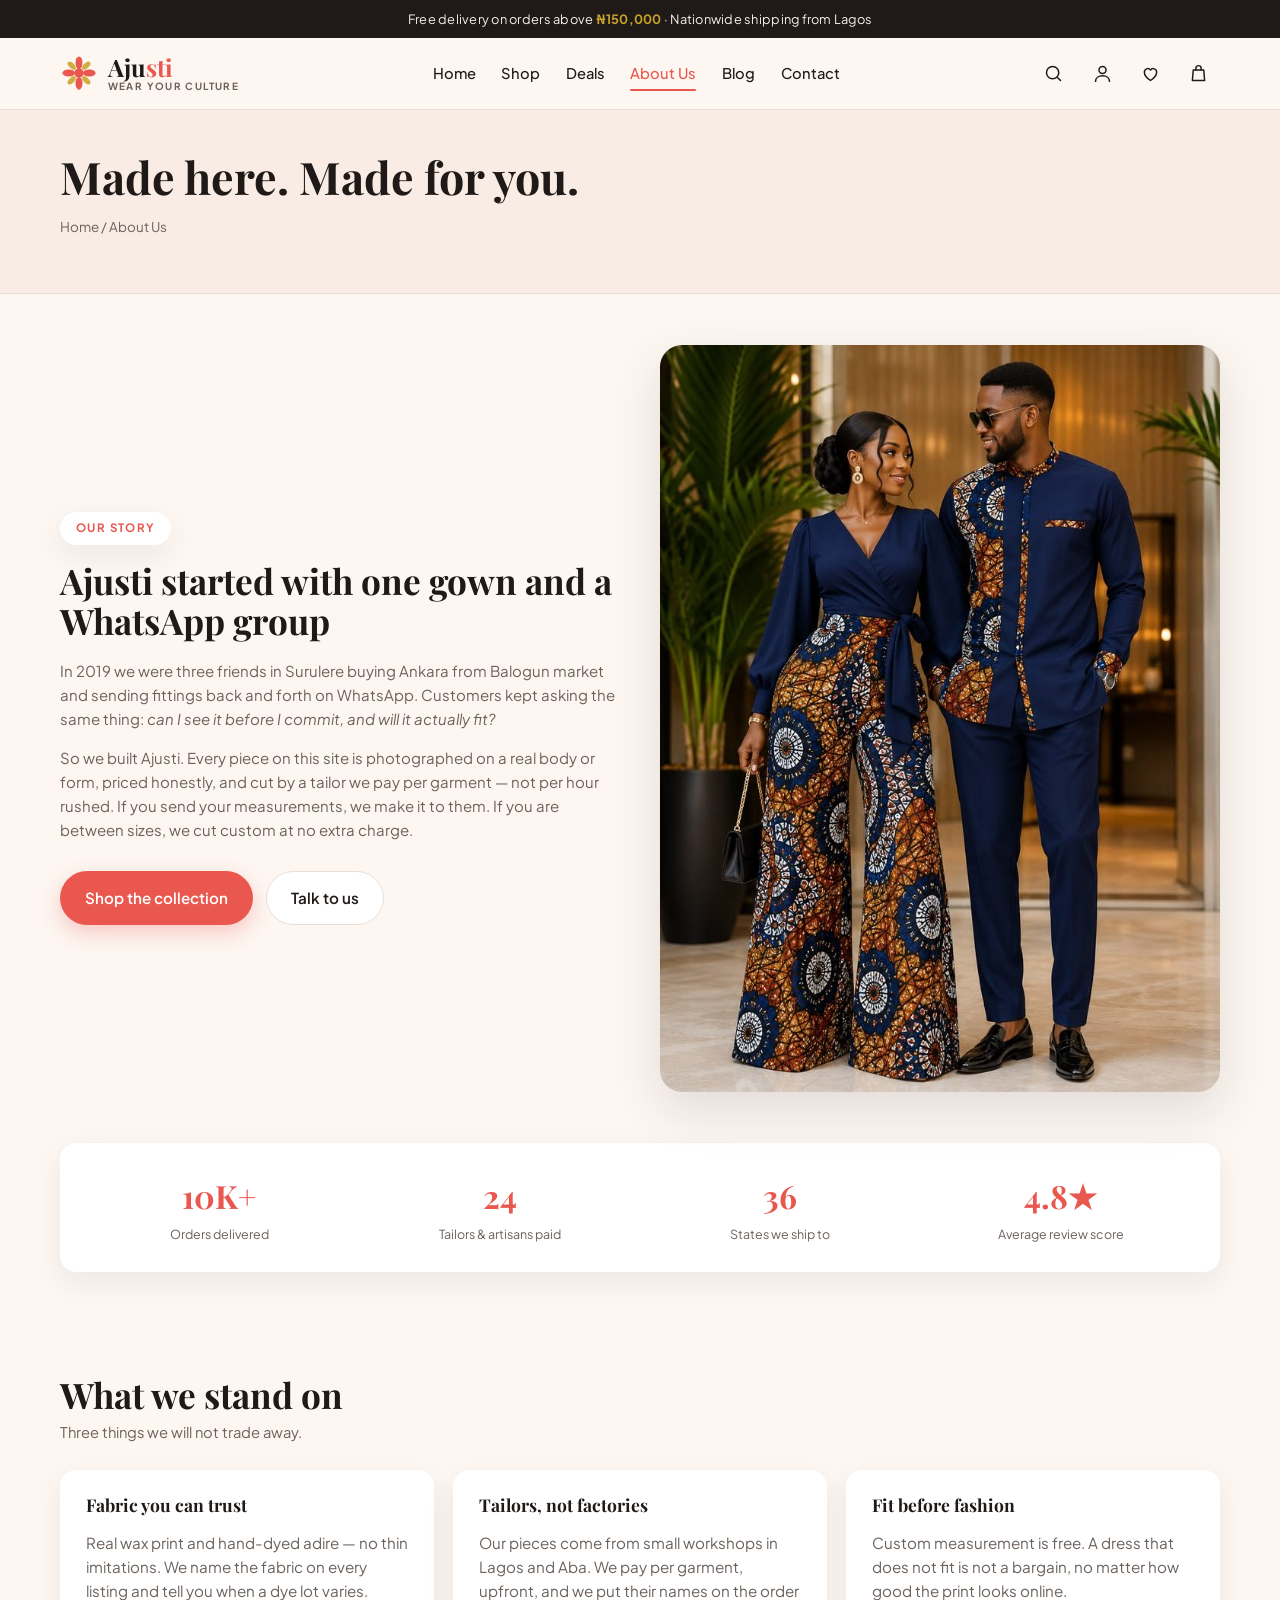
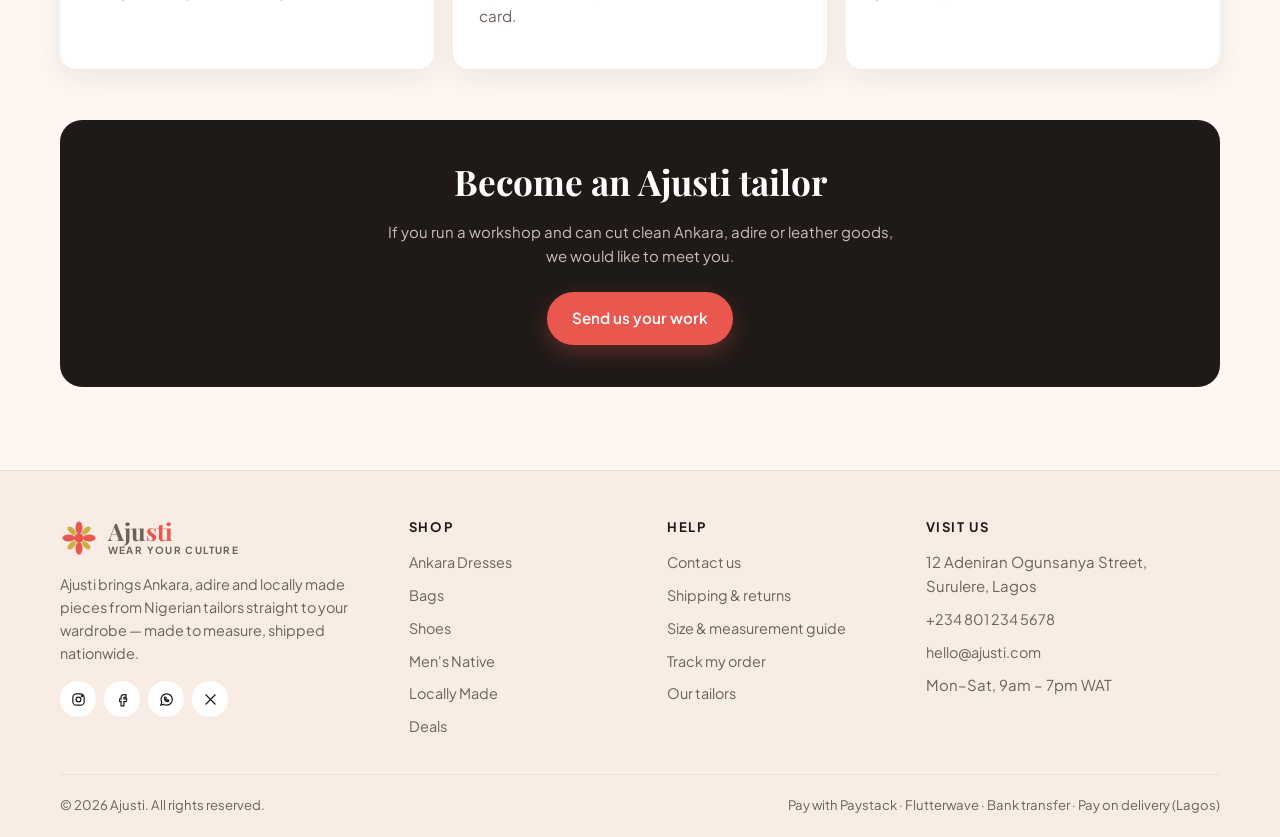
==== about.html @ f1d14831 "Build Ajusti storefront: Ankara, bags, shoes and locally made fashion Static multi-page e-commerce s" ====
<!DOCTYPE html>
<html lang="en">
<head>
<meta charset="utf-8">
<meta name="viewport" content="width=device-width, initial-scale=1">
<title>About Us — Ajusti</title>
<meta name="description" content="Ajusti works with Nigerian tailors to make Ankara, adire and locally made pieces to measure.">
<link rel="icon" href="data:image/svg+xml,<svg xmlns='http://www.w3.org/2000/svg' viewBox='0 0 32 32'><circle cx='16' cy='16' r='14' fill='%23e9574e'/><text x='16' y='23' font-size='18' font-family='Georgia' fill='white' text-anchor='middle'>A</text></svg>">
<link rel="preconnect" href="https://fonts.googleapis.com">
<link rel="preconnect" href="https://fonts.gstatic.com" crossorigin>
<link href="https://fonts.googleapis.com/css2?family=Playfair+Display:wght@600;700;800&family=Plus+Jakarta+Sans:wght@400;500;600;700&display=swap" rel="stylesheet">
<link rel="stylesheet" href="css/style.css">
</head>
<body data-page="about.html">
<div data-shell="header"></div>

<div class="page-head">
  <div class="wrap">
    <h1>Made here. Made for you.</h1>
    <p class="crumbs"><a href="index.html">Home</a> / About Us</p>
  </div>
</div>

<section>
  <div class="wrap split">
    <div>
      <span class="eyebrow">Our story</span>
      <h2 style="margin-top:1rem">Ajusti started with one gown and a WhatsApp group</h2>
      <p class="muted">In 2019 we were three friends in Surulere buying Ankara from Balogun market and sending
      fittings back and forth on WhatsApp. Customers kept asking the same thing: <em>can I see it before I
      commit, and will it actually fit?</em></p>
      <p class="muted">So we built Ajusti. Every piece on this site is photographed on a real body or form,
      priced honestly, and cut by a tailor we pay per garment — not per hour rushed. If you send your
      measurements, we make it to them. If you are between sizes, we cut custom at no extra charge.</p>
      <div class="hero-cta">
        <a class="btn btn-primary" href="shop.html">Shop the collection</a>
        <a class="btn btn-ghost" href="contact.html">Talk to us</a>
      </div>
    </div>
    <img src="assets/site/about-couple.jpg" alt="Couple in matching Ankara outfits">
  </div>
</section>

<section style="padding-top:0">
  <div class="wrap">
    <div class="card">
      <div class="stat-row">
        <div><b>10K+</b><small>Orders delivered</small></div>
        <div><b>24</b><small>Tailors &amp; artisans paid</small></div>
        <div><b>36</b><small>States we ship to</small></div>
        <div><b>4.8★</b><small>Average review score</small></div>
      </div>
    </div>
  </div>
</section>

<section>
  <div class="wrap">
    <div class="sec-head"><div><h2>What we stand on</h2><p>Three things we will not trade away.</p></div></div>
    <div class="quote-grid">
      <div class="quote"><h3 style="margin-top:0">Fabric you can trust</h3>
        <p class="muted">Real wax print and hand-dyed adire — no thin imitations. We name the fabric on every listing and tell you when a dye lot varies.</p></div>
      <div class="quote"><h3 style="margin-top:0">Tailors, not factories</h3>
        <p class="muted">Our pieces come from small workshops in Lagos and Aba. We pay per garment, upfront, and we put their names on the order card.</p></div>
      <div class="quote"><h3 style="margin-top:0">Fit before fashion</h3>
        <p class="muted">Custom measurement is free. A dress that does not fit is not a bargain, no matter how good the print looks online.</p></div>
    </div>
  </div>
</section>

<section style="padding-top:0">
  <div class="wrap">
    <div class="newsletter">
      <h2>Become an Ajusti tailor</h2>
      <p>If you run a workshop and can cut clean Ankara, adire or leather goods, we would like to meet you.</p>
      <a class="btn btn-primary" href="contact.html">Send us your work</a>
    </div>
  </div>
</section>

<div data-shell="footer"></div>
<script src="js/products.js"></script>
<script src="js/main.js"></script>
</body>
</html>
---- css/style.css ----
/* ===========================================================
   Ajusti — Wear Your Culture
   Base styles for the whole storefront
   =========================================================== */

:root {
  --coral: #e9574e;
  --coral-dark: #cf3f36;
  --coral-soft: #fbe6e1;
  --gold: #c9a227;
  --ink: #1f1a17;
  --ink-soft: #6b625c;
  --line: #eadfd8;
  --cream: #fdf6f1;
  --cream-deep: #f8ece4;
  --white: #fff;
  --green: #2f9e60;
  --radius: 16px;
  --radius-sm: 10px;
  --shadow: 0 10px 30px rgba(31, 26, 23, .07);
  --shadow-lg: 0 18px 50px rgba(31, 26, 23, .12);
  --wrap: 1200px;
  --head: 'Playfair Display', Georgia, serif;
  --body: 'Plus Jakarta Sans', -apple-system, BlinkMacSystemFont, 'Segoe UI', sans-serif;
}

* { box-sizing: border-box; }

/* The shell wrappers generate no box of their own, so the injected
   header can stick to the viewport rather than to its container. */
[data-shell] { display: contents; }

html { scroll-behavior: smooth; }

body {
  margin: 0;
  font-family: var(--body);
  color: var(--ink);
  background: var(--cream);
  font-size: 15px;
  line-height: 1.6;
  -webkit-font-smoothing: antialiased;
}

img { max-width: 100%; display: block; }
a { color: inherit; text-decoration: none; }
button { font-family: inherit; cursor: pointer; border: 0; background: none; color: inherit; }
input, select, textarea { font-family: inherit; font-size: 15px; }

h1, h2, h3, h4 { font-family: var(--head); font-weight: 700; line-height: 1.15; margin: 0 0 .5em; }
h1 { font-size: clamp(2.4rem, 5.5vw, 3.9rem); }
h2 { font-size: clamp(1.6rem, 3vw, 2.2rem); }

.wrap { max-width: var(--wrap); margin: 0 auto; padding: 0 20px; }
.muted { color: var(--ink-soft); }
.center { text-align: center; }

/* ---------- buttons ---------- */
.btn {
  display: inline-flex; align-items: center; justify-content: center; gap: .55rem;
  padding: .85rem 1.5rem; border-radius: 999px; font-weight: 600; font-size: .95rem;
  transition: transform .18s ease, background .2s ease, color .2s ease, box-shadow .2s ease;
  border: 1.5px solid transparent; white-space: nowrap;
}
.btn:hover { transform: translateY(-2px); }
.btn-primary { background: var(--coral); color: #fff; box-shadow: 0 8px 20px rgba(233, 87, 78, .28); }
.btn-primary:hover { background: var(--coral-dark); }
.btn-ghost { border-color: var(--line); background: var(--white); color: var(--ink); }
.btn-ghost:hover { border-color: var(--coral); color: var(--coral); }
.btn-dark { background: var(--ink); color: #fff; }
.btn-block { width: 100%; }
.btn-sm { padding: .6rem 1.1rem; font-size: .85rem; }

/* ---------- announcement + header ---------- */
.topbar {
  background: var(--ink); color: #f6efe9; font-size: .8rem; letter-spacing: .02em;
  text-align: center; padding: .55rem 20px;
}
.topbar strong { color: var(--gold); }

.site-header {
  position: sticky; top: 0; z-index: 68; /* above the nav scrim so the close button stays tappable */
  /* No backdrop-filter here: it would become the containing block for the
     fixed mobile nav drawer and clip it to the header's height. */
  background: #fdf6f1;
  border-bottom: 1px solid var(--line);
}
.header-inner { display: flex; align-items: center; gap: 1.5rem; padding: .9rem 20px; max-width: var(--wrap); margin: 0 auto; }

.logo { display: flex; align-items: center; gap: .6rem; }
.logo-mark { width: 38px; height: 38px; flex: none; }
.logo-text { font-family: var(--head); font-size: 1.5rem; font-weight: 700; line-height: 1; }
.logo-text span { color: var(--coral); }
.logo-tag { display: block; font-family: var(--body); font-size: .62rem; letter-spacing: .14em; text-transform: uppercase; color: var(--ink-soft); margin-top: 3px; }

.nav { display: flex; gap: 1.6rem; margin-left: auto; }
.nav a { font-size: .92rem; font-weight: 500; padding: .35rem 0; position: relative; }
.nav a::after {
  content: ''; position: absolute; left: 0; right: 100%; bottom: 0; height: 2px;
  background: var(--coral); border-radius: 2px; transition: right .25s ease;
}
.nav a:hover::after, .nav a.active::after { right: 0; }
.nav a.active { color: var(--coral); }

.header-actions { display: flex; align-items: center; gap: .4rem; margin-left: auto; }
.icon-btn {
  width: 42px; height: 42px; display: grid; place-items: center; border-radius: 50%;
  position: relative; transition: background .2s ease;
}
.icon-btn:hover { background: var(--coral-soft); }
.icon-btn svg { width: 21px; height: 21px; stroke: var(--ink); fill: none; stroke-width: 1.7; stroke-linecap: round; stroke-linejoin: round; }
.badge {
  position: absolute; top: 2px; right: 0; min-width: 18px; height: 18px; padding: 0 5px;
  background: var(--coral); color: #fff; border-radius: 999px;
  font-size: .68rem; font-weight: 700; display: grid; place-items: center;
}
.menu-toggle, .nav-close { display: none; }

/* mobile nav */
@media (max-width: 900px) {
  /* Off-canvas drawer. It is display:none when closed so it never adds
     a sideways scroll to the page, and slides in on open. */
  .nav {
    display: none;
    position: fixed; inset: 0 0 0 auto; width: min(80vw, 320px);
    background: var(--white); flex-direction: column; gap: 0; padding: 5rem 1.5rem;
    box-shadow: var(--shadow-lg); z-index: 70;
  }
  .nav.open { display: flex; animation: navIn .28s ease both; }
  @keyframes navIn { from { transform: translateX(100%); } to { transform: none; } }
  .nav a { padding: .9rem 0; border-bottom: 1px solid var(--line); font-size: 1rem; }
  .menu-toggle { display: grid; }
  .nav-close { display: grid; position: absolute; top: 1rem; right: 1rem; }
  .nav-close:hover { background: var(--coral-soft); }
  .header-actions { margin-left: auto; }
  .nav-scrim { position: fixed; inset: 0; background: rgba(31,26,23,.4); z-index: 65; }
}

/* ---------- search overlay ---------- */
.search-panel {
  display: none; border-bottom: 1px solid var(--line); background: var(--white);
  position: sticky; top: 63px; z-index: 55;
}
.search-panel.open { display: block; }
.search-panel form { display: flex; gap: .6rem; max-width: var(--wrap); margin: 0 auto; padding: 1rem 20px; }
.search-panel input {
  flex: 1; padding: .85rem 1.1rem; border: 1.5px solid var(--line); border-radius: 999px; background: var(--cream);
}
.search-panel input:focus { outline: none; border-color: var(--coral); }

/* ---------- hero ---------- */
.hero { position: relative; overflow: hidden; background: linear-gradient(180deg, var(--cream) 0%, var(--cream-deep) 100%); }
.hero-inner {
  max-width: var(--wrap); margin: 0 auto; padding: 3.5rem 20px 2rem;
  display: grid; grid-template-columns: 1.05fr 1fr; gap: 2rem; align-items: center;
}
.eyebrow {
  display: inline-flex; align-items: center; gap: .5rem; background: var(--white);
  border-radius: 999px; padding: .45rem 1rem; font-size: .72rem; font-weight: 700;
  letter-spacing: .12em; text-transform: uppercase; color: var(--coral); box-shadow: var(--shadow);
}
.hero h1 { margin: 1.3rem 0 1rem; }
.hero h1 em { font-style: normal; color: var(--coral); }
.hero p { max-width: 34ch; font-size: 1.02rem; color: var(--ink-soft); }
.hero-cta { display: flex; gap: .8rem; flex-wrap: wrap; margin-top: 1.8rem; }

.hero-art { position: relative; display: grid; place-items: end center; min-height: 420px; }
.hero-blob {
  position: absolute; inset: 6% 8% 12% 8%;
  background: radial-gradient(circle at 50% 42%, #f2695f 0%, #e9574e 62%, #de4a41 100%);
  border-radius: 50%;
}
.hero-art img { position: relative; max-height: 520px; width: auto; border-radius: 22px 22px 120px 120px; box-shadow: var(--shadow-lg); }
.hero-leaf { position: absolute; width: 90px; opacity: .5; }

.hero-proof {
  position: absolute; left: 50%; bottom: 8px; transform: translateX(-50%);
  background: var(--white); border-radius: 999px; padding: .6rem 1.1rem;
  display: flex; align-items: center; gap: .75rem; box-shadow: var(--shadow-lg); white-space: nowrap;
}
.avatars { display: flex; }
.avatars span {
  width: 30px; height: 30px; border-radius: 50%; border: 2px solid #fff; margin-left: -10px;
  background-size: cover; background-position: center top;
}
.avatars span:first-child { margin-left: 0; }
.hero-proof b { display: block; font-size: .82rem; }
.hero-proof small { font-size: .72rem; color: var(--ink-soft); }
.stars { color: var(--gold); letter-spacing: 1px; font-size: .78rem; }

/* ---------- trust strip ---------- */
.trust {
  max-width: var(--wrap); margin: -1.2rem auto 0; position: relative; z-index: 5;
  background: var(--white); border-radius: var(--radius); box-shadow: var(--shadow);
  display: grid; grid-template-columns: repeat(4, 1fr); padding: 1.4rem 1rem;
}
.trust > div { display: flex; gap: .85rem; align-items: center; padding: .4rem 1rem; }
.trust > div + div { border-left: 1px solid var(--line); }
.trust-ico { width: 44px; height: 44px; flex: none; border-radius: 50%; background: var(--coral-soft); display: grid; place-items: center; }
.trust-ico svg { width: 21px; height: 21px; stroke: var(--coral); fill: none; stroke-width: 1.8; stroke-linecap: round; stroke-linejoin: round; }
.trust b { display: block; font-size: .88rem; }
.trust small { color: var(--ink-soft); font-size: .78rem; line-height: 1.35; display: block; }

/* ---------- section headers ---------- */
section { padding: 3.2rem 0; }
.sec-head { display: flex; align-items: flex-end; justify-content: space-between; gap: 1rem; margin-bottom: 1.6rem; }
.sec-head h2 { margin: 0; }
.sec-head p { margin: .35rem 0 0; color: var(--ink-soft); font-size: .92rem; }
.link-more { color: var(--coral); font-weight: 600; font-size: .9rem; display: inline-flex; align-items: center; gap: .4rem; }
.link-more:hover { gap: .7rem; }

/* ---------- category cards ---------- */
.cat-grid { display: grid; grid-template-columns: repeat(5, 1fr); gap: 1rem; }
.cat-card {
  border-radius: var(--radius); padding: 1.1rem; min-height: 215px;
  display: flex; flex-direction: column; gap: .2rem;
  position: relative; overflow: hidden; transition: transform .25s ease, box-shadow .25s ease;
}
.cat-card:hover { transform: translateY(-5px); box-shadow: var(--shadow); }
.cat-card img {
  position: absolute; right: -6px; bottom: -6px; width: 58%; height: 56%;
  object-fit: cover; border-radius: 14px 0 14px 0;
}
.cat-card b { font-family: var(--head); font-size: 1.1rem; position: relative; z-index: 2; max-width: 8ch; line-height: 1.2; }
.cat-card small { position: relative; z-index: 2; color: var(--ink-soft); font-size: .76rem; max-width: 8ch; }
.cat-card .arrow {
  position: relative; z-index: 2; margin-top: auto; width: 32px; height: 32px; border-radius: 50%;
  background: rgba(255,255,255,.85); color: var(--coral); display: grid; place-items: center; font-size: .95rem;
}

/* ---------- product cards ---------- */
.product-grid { display: grid; grid-template-columns: repeat(4, 1fr); gap: 1.2rem; }
.product-card {
  background: var(--white); border-radius: var(--radius); overflow: hidden;
  border: 1.5px solid transparent; transition: border-color .2s ease, box-shadow .25s ease, transform .25s ease;
  display: flex; flex-direction: column; position: relative;
}
.product-card:hover { border-color: var(--coral); box-shadow: var(--shadow-lg); transform: translateY(-4px); }
.pc-media { position: relative; aspect-ratio: 1 / 1.12; overflow: hidden; background: var(--cream-deep); }
.pc-media img { width: 100%; height: 100%; object-fit: cover; transition: transform .5s ease; }
.product-card:hover .pc-media img { transform: scale(1.06); }
.pc-tags { position: absolute; top: 10px; left: 10px; display: flex; flex-direction: column; gap: .35rem; }
.tag {
  font-size: .66rem; font-weight: 700; letter-spacing: .08em; text-transform: uppercase;
  padding: .28rem .6rem; border-radius: 6px; color: #fff; background: var(--coral); width: fit-content;
}
.tag.new { background: var(--green); }
.tag.sale { background: var(--gold); }
.wish {
  position: absolute; top: 10px; right: 10px; width: 34px; height: 34px; border-radius: 50%;
  background: rgba(255,255,255,.92); display: grid; place-items: center; transition: background .2s ease;
}
.wish svg { width: 17px; height: 17px; stroke: var(--ink); fill: none; stroke-width: 1.7; }
.wish.on svg { fill: var(--coral); stroke: var(--coral); }
.wish:hover { background: #fff; }

.pc-body { padding: .85rem .9rem 1rem; display: flex; flex-direction: column; gap: .45rem; flex: 1; }
.pc-cat { font-size: .7rem; letter-spacing: .1em; text-transform: uppercase; color: var(--ink-soft); }
.pc-name { font-size: .95rem; font-weight: 600; line-height: 1.35; }
.pc-price { font-weight: 700; color: var(--coral); font-size: 1.02rem; display: flex; align-items: baseline; gap: .5rem; }
.pc-price del { color: var(--ink-soft); font-weight: 500; font-size: .82rem; }
.pc-foot { display: flex; align-items: center; justify-content: space-between; margin-top: auto; padding-top: .3rem; }
.swatches { display: flex; gap: .35rem; }
.swatches i { width: 13px; height: 13px; border-radius: 50%; display: block; box-shadow: 0 0 0 1px rgba(0,0,0,.12) inset; }
.add-btn {
  width: 38px; height: 38px; border: 1.5px solid var(--line); border-radius: 10px;
  display: grid; place-items: center; transition: all .2s ease;
}
.add-btn svg { width: 18px; height: 18px; stroke: var(--coral); fill: none; stroke-width: 1.7; stroke-linecap: round; stroke-linejoin: round; }
.add-btn:hover { background: var(--coral); border-color: var(--coral); }
.add-btn:hover svg { stroke: #fff; }
.pc-rating { font-size: .76rem; color: var(--ink-soft); display: flex; align-items: center; gap: .3rem; }

/* ---------- deal banner ---------- */
.deal {
  background: linear-gradient(100deg, var(--coral) 0%, #f0705f 100%);
  border-radius: 22px; color: #fff; overflow: hidden; position: relative;
  display: grid; grid-template-columns: 1.1fr .9fr; align-items: center; min-height: 230px;
}
.deal-copy { padding: 2.2rem 2.4rem; position: relative; z-index: 2; }
.deal-copy h2 { color: #fff; font-size: clamp(1.8rem, 3.6vw, 2.6rem); margin-bottom: .3rem; }
.deal-copy p { margin: 0 0 1.3rem; opacity: .92; }
.deal .btn-ghost { background: #fff; border-color: #fff; }
.deal-stamp {
  position: absolute; left: 1.6rem; top: 50%; transform: translateY(-50%);
  width: 104px; height: 104px; border-radius: 50%; background: #fff; color: var(--coral);
  display: grid; place-items: center; text-align: center; font-size: .74rem; font-weight: 700;
  line-height: 1.25; border: 3px dashed var(--coral-soft);
}
.deal-copy.with-stamp { padding-left: 9.5rem; }
.deal-img { height: 100%; }
.deal-img img { width: 100%; height: 100%; object-fit: cover; min-height: 230px; }

/* ---------- perks ---------- */
.perks { display: grid; grid-template-columns: repeat(4, 1fr); gap: 1rem; background: var(--white); border-radius: var(--radius); padding: 1.4rem; box-shadow: var(--shadow); }
.perks > div { display: flex; gap: .8rem; align-items: center; padding: .3rem .8rem; }
.perks > div + div { border-left: 1px solid var(--line); }
.perks b { display: block; font-size: .88rem; }
.perks small { display: block; color: var(--ink-soft); font-size: .78rem; line-height: 1.35; }
.perks .trust-ico { width: 44px; height: 44px; flex: none; border-radius: 50%; background: var(--coral-soft); display: grid; place-items: center; }
.perks .trust-ico svg { width: 21px; height: 21px; stroke: var(--coral); fill: none; stroke-width: 1.8; stroke-linecap: round; stroke-linejoin: round; }

/* ---------- testimonials ---------- */
.quote-grid { display: grid; grid-template-columns: repeat(3, 1fr); gap: 1.2rem; }
.quote { background: var(--white); border-radius: var(--radius); padding: 1.6rem; box-shadow: var(--shadow); }
.quote p { font-size: .95rem; }
.quote .who { display: flex; align-items: center; gap: .7rem; margin-top: 1.1rem; }
.quote .who div { width: 40px; height: 40px; border-radius: 50%; background: var(--coral-soft); color: var(--coral); display: grid; place-items: center; font-weight: 700; }
.quote .who b { display: block; font-size: .88rem; }
.quote .who small { color: var(--ink-soft); font-size: .76rem; }

/* ---------- newsletter ---------- */
.newsletter { background: var(--ink); color: #f6efe9; border-radius: 22px; padding: 2.6rem; text-align: center; }
.newsletter h2 { color: #fff; }
.newsletter p { color: #c9bfb7; max-width: 46ch; margin: 0 auto 1.5rem; }
.newsletter form { display: flex; gap: .6rem; max-width: 460px; margin: 0 auto; }
.newsletter input { flex: 1; padding: .9rem 1.2rem; border-radius: 999px; border: 0; }
.newsletter input:focus { outline: 2px solid var(--coral); }

/* ---------- footer ---------- */
.site-footer { background: var(--cream-deep); border-top: 1px solid var(--line); padding: 3rem 0 1.4rem; margin-top: 2rem; }
.foot-grid { display: grid; grid-template-columns: 1.4fr 1fr 1fr 1.3fr; gap: 2rem; }
.foot-grid h4 { font-family: var(--body); font-size: .82rem; letter-spacing: .12em; text-transform: uppercase; margin-bottom: 1rem; }
.foot-grid ul { list-style: none; padding: 0; margin: 0; display: grid; gap: .55rem; }
.foot-grid a { font-size: .9rem; color: var(--ink-soft); }
.foot-grid a:hover { color: var(--coral); }
.socials { display: flex; gap: .5rem; margin-top: 1rem; }
.socials a { width: 36px; height: 36px; border-radius: 50%; background: var(--white); display: grid; place-items: center; }
.socials svg { width: 17px; height: 17px; stroke: var(--ink); fill: none; stroke-width: 1.7; }
.socials a:hover { background: var(--coral); }
.socials a:hover svg { stroke: #fff; }
.foot-bottom { border-top: 1px solid var(--line); margin-top: 2.2rem; padding-top: 1.2rem; display: flex; justify-content: space-between; gap: 1rem; font-size: .82rem; color: var(--ink-soft); flex-wrap: wrap; }

/* ---------- page banner ---------- */
.page-head { background: var(--cream-deep); padding: 2.6rem 0; border-bottom: 1px solid var(--line); }
.page-head h1 { font-size: clamp(2rem, 4vw, 2.8rem); margin-bottom: .3rem; }
.crumbs { font-size: .84rem; color: var(--ink-soft); }
.crumbs a:hover { color: var(--coral); }

/* ---------- shop layout ---------- */
.shop-layout { display: grid; grid-template-columns: 250px 1fr; gap: 2rem; align-items: start; }
.filters { background: var(--white); border-radius: var(--radius); padding: 1.3rem; box-shadow: var(--shadow); position: sticky; top: 90px; }
.filter-block + .filter-block { margin-top: 1.5rem; padding-top: 1.5rem; border-top: 1px solid var(--line); }
.filter-block h4 { font-family: var(--body); font-size: .8rem; letter-spacing: .1em; text-transform: uppercase; margin-bottom: .8rem; }
.filter-block label { display: flex; align-items: center; gap: .6rem; padding: .3rem 0; font-size: .9rem; cursor: pointer; }
.filter-block input[type=checkbox], .filter-block input[type=radio] { accent-color: var(--coral); width: 16px; height: 16px; }
.filter-block input[type=range] { width: 100%; accent-color: var(--coral); }
.shop-toolbar { display: flex; align-items: center; justify-content: space-between; gap: 1rem; margin-bottom: 1.2rem; flex-wrap: wrap; }
.shop-toolbar select { padding: .6rem 1rem; border-radius: 999px; border: 1.5px solid var(--line); background: var(--white); }
.filter-toggle { display: none; }
.empty { text-align: center; padding: 4rem 1rem; color: var(--ink-soft); grid-column: 1 / -1; }

/* ---------- product detail ---------- */
.pdp { display: grid; grid-template-columns: 1fr 1fr; gap: 2.5rem; align-items: start; }
.pdp-media { background: var(--white); border-radius: var(--radius); overflow: hidden; box-shadow: var(--shadow); }
.pdp-media img { width: 100%; aspect-ratio: 1/1.05; object-fit: cover; }
.pdp-thumbs { display: grid; grid-template-columns: repeat(4, 1fr); gap: .6rem; margin-top: .7rem; }
.pdp-thumbs img { border-radius: 10px; aspect-ratio: 1; object-fit: cover; cursor: pointer; border: 2px solid transparent; }
.pdp-thumbs img.sel { border-color: var(--coral); }
.pdp h1 { font-size: clamp(1.7rem, 3.4vw, 2.4rem); margin-bottom: .4rem; }
.pdp-price { font-size: 1.7rem; font-weight: 700; color: var(--coral); display: flex; align-items: baseline; gap: .7rem; margin: .8rem 0; }
.pdp-price del { font-size: 1rem; color: var(--ink-soft); font-weight: 500; }
.opt-group { margin: 1.3rem 0; }
.opt-group h4 { font-family: var(--body); font-size: .8rem; letter-spacing: .1em; text-transform: uppercase; margin-bottom: .6rem; }
.chips { display: flex; flex-wrap: wrap; gap: .5rem; }
.chip { padding: .5rem 1rem; border: 1.5px solid var(--line); border-radius: 999px; font-size: .86rem; background: var(--white); }
.chip.sel { border-color: var(--coral); background: var(--coral-soft); color: var(--coral-dark); font-weight: 600; }
.color-dots { display: flex; gap: .6rem; }
.color-dots button { width: 30px; height: 30px; border-radius: 50%; box-shadow: 0 0 0 1px rgba(0,0,0,.12) inset; border: 2px solid transparent; }
.color-dots button.sel { border-color: var(--coral); box-shadow: 0 0 0 2px #fff inset, 0 0 0 1px rgba(0,0,0,.12) inset; }
.qty { display: inline-flex; align-items: center; border: 1.5px solid var(--line); border-radius: 999px; background: var(--white); }
.qty button { width: 38px; height: 42px; font-size: 1.1rem; }
.qty span { width: 34px; text-align: center; font-weight: 600; }
.pdp-actions { display: flex; gap: .7rem; flex-wrap: wrap; margin: 1.4rem 0; }
.pdp-meta { border-top: 1px solid var(--line); padding-top: 1.2rem; display: grid; gap: .5rem; font-size: .88rem; color: var(--ink-soft); }
.accordion { border-top: 1px solid var(--line); }
.accordion button { width: 100%; display: flex; justify-content: space-between; align-items: center; padding: 1rem 0; font-weight: 600; text-align: left; }
.accordion .body { display: none; padding-bottom: 1rem; color: var(--ink-soft); font-size: .92rem; }
.accordion .body.open { display: block; }

/* ---------- cart ---------- */
.cart-layout { display: grid; grid-template-columns: 1.6fr 1fr; gap: 2rem; align-items: start; }
.cart-list { background: var(--white); border-radius: var(--radius); box-shadow: var(--shadow); overflow: hidden; }
.cart-row { display: grid; grid-template-columns: 90px 1fr auto; gap: 1rem; padding: 1.1rem; align-items: center; }
.cart-row + .cart-row { border-top: 1px solid var(--line); }
.cart-row img { width: 90px; height: 100px; object-fit: cover; border-radius: 10px; }
.cart-row .opt { font-size: .8rem; color: var(--ink-soft); }
.cart-row .rm { font-size: .8rem; color: var(--coral); margin-top: .35rem; }
.summary { background: var(--white); border-radius: var(--radius); box-shadow: var(--shadow); padding: 1.5rem; position: sticky; top: 90px; }
.summary-row { display: flex; justify-content: space-between; padding: .5rem 0; font-size: .92rem; }
.summary-row.total { border-top: 1px solid var(--line); margin-top: .6rem; padding-top: .9rem; font-size: 1.15rem; font-weight: 700; }
.promo { display: flex; gap: .5rem; margin: 1rem 0; }
.promo input { flex: 1; padding: .7rem 1rem; border: 1.5px solid var(--line); border-radius: 999px; }

/* ---------- forms / contact / about ---------- */
.card { background: var(--white); border-radius: var(--radius); box-shadow: var(--shadow); padding: 1.7rem; }
.field { margin-bottom: 1rem; }
.field label { display: block; font-size: .82rem; font-weight: 600; margin-bottom: .4rem; }
.field input, .field textarea, .field select {
  width: 100%; padding: .8rem 1rem; border: 1.5px solid var(--line); border-radius: var(--radius-sm); background: var(--cream);
}
.field input:focus, .field textarea:focus, .field select:focus { outline: none; border-color: var(--coral); background: #fff; }
.two-col { display: grid; grid-template-columns: 1fr 1fr; gap: 1rem; }
.split { display: grid; grid-template-columns: 1fr 1fr; gap: 2.5rem; align-items: center; }
.split img { border-radius: 22px; box-shadow: var(--shadow-lg); }
.stat-row { display: grid; grid-template-columns: repeat(4, 1fr); gap: 1rem; text-align: center; }
.stat-row b { display: block; font-family: var(--head); font-size: 2rem; color: var(--coral); }
.stat-row small { color: var(--ink-soft); }

/* ---------- blog ---------- */
.blog-grid { display: grid; grid-template-columns: repeat(3, 1fr); gap: 1.4rem; }
.post { background: var(--white); border-radius: var(--radius); overflow: hidden; box-shadow: var(--shadow); display: flex; flex-direction: column; transition: transform .25s ease; }
.post:hover { transform: translateY(-4px); }
.post img { aspect-ratio: 16/11; object-fit: cover; }
.post .body { padding: 1.2rem; }
.post .kicker { font-size: .72rem; letter-spacing: .1em; text-transform: uppercase; color: var(--coral); font-weight: 700; }
.post h3 { font-size: 1.15rem; margin: .5rem 0 .4rem; }

/* ---------- toast ---------- */
.toast {
  position: fixed; left: 50%; bottom: 26px; transform: translate(-50%, 140%);
  background: var(--ink); color: #fff; padding: .85rem 1.4rem; border-radius: 999px;
  font-size: .9rem; z-index: 200; box-shadow: var(--shadow-lg); transition: transform .35s cubic-bezier(.2,.9,.3,1.3);
  display: flex; align-items: center; gap: .6rem;
}
.toast.show { transform: translate(-50%, 0); }

/* ---------- responsive ---------- */
@media (max-width: 1040px) {
  .cat-grid { grid-template-columns: repeat(3, 1fr); }
  .product-grid { grid-template-columns: repeat(3, 1fr); }
  .quote-grid, .blog-grid { grid-template-columns: repeat(2, 1fr); }
}
@media (max-width: 880px) {
  .hero-inner { grid-template-columns: 1fr; padding-top: 2.2rem; }
  .hero-art { min-height: 400px; margin-top: 1.5rem; }
  .hero p { max-width: none; }
  .trust, .perks { grid-template-columns: repeat(2, 1fr); gap: .4rem; }
  .trust > div + div, .perks > div + div { border-left: 0; }
  .trust > div:nth-child(n+3), .perks > div:nth-child(n+3) { border-top: 1px solid var(--line); padding-top: 1rem; }
  .pdp, .cart-layout, .split, .deal { grid-template-columns: 1fr; }
  .deal-img { display: none; }
  .deal-copy.with-stamp { padding-left: 2.4rem; padding-top: 6.5rem; }
  .deal-stamp { top: 1.6rem; transform: none; }
  .shop-layout { grid-template-columns: 1fr; }
  .filters { display: none; position: static; }
  .filters.open { display: block; }
  .filter-toggle { display: inline-flex; }
  .foot-grid { grid-template-columns: 1fr 1fr; }
  .summary { position: static; }
}
@media (max-width: 620px) {
  .cat-grid { grid-template-columns: repeat(2, 1fr); }
  .product-grid { grid-template-columns: repeat(2, 1fr); }
  .quote-grid, .blog-grid, .two-col, .stat-row { grid-template-columns: 1fr; }
  .stat-row { grid-template-columns: repeat(2, 1fr); }
  .newsletter form { flex-direction: column; }
  .newsletter form .btn { width: 100%; }
  .cart-row { grid-template-columns: 70px 1fr; }
  .cart-row img { width: 70px; height: 80px; }
  .hero-proof { font-size: .85rem; }
}
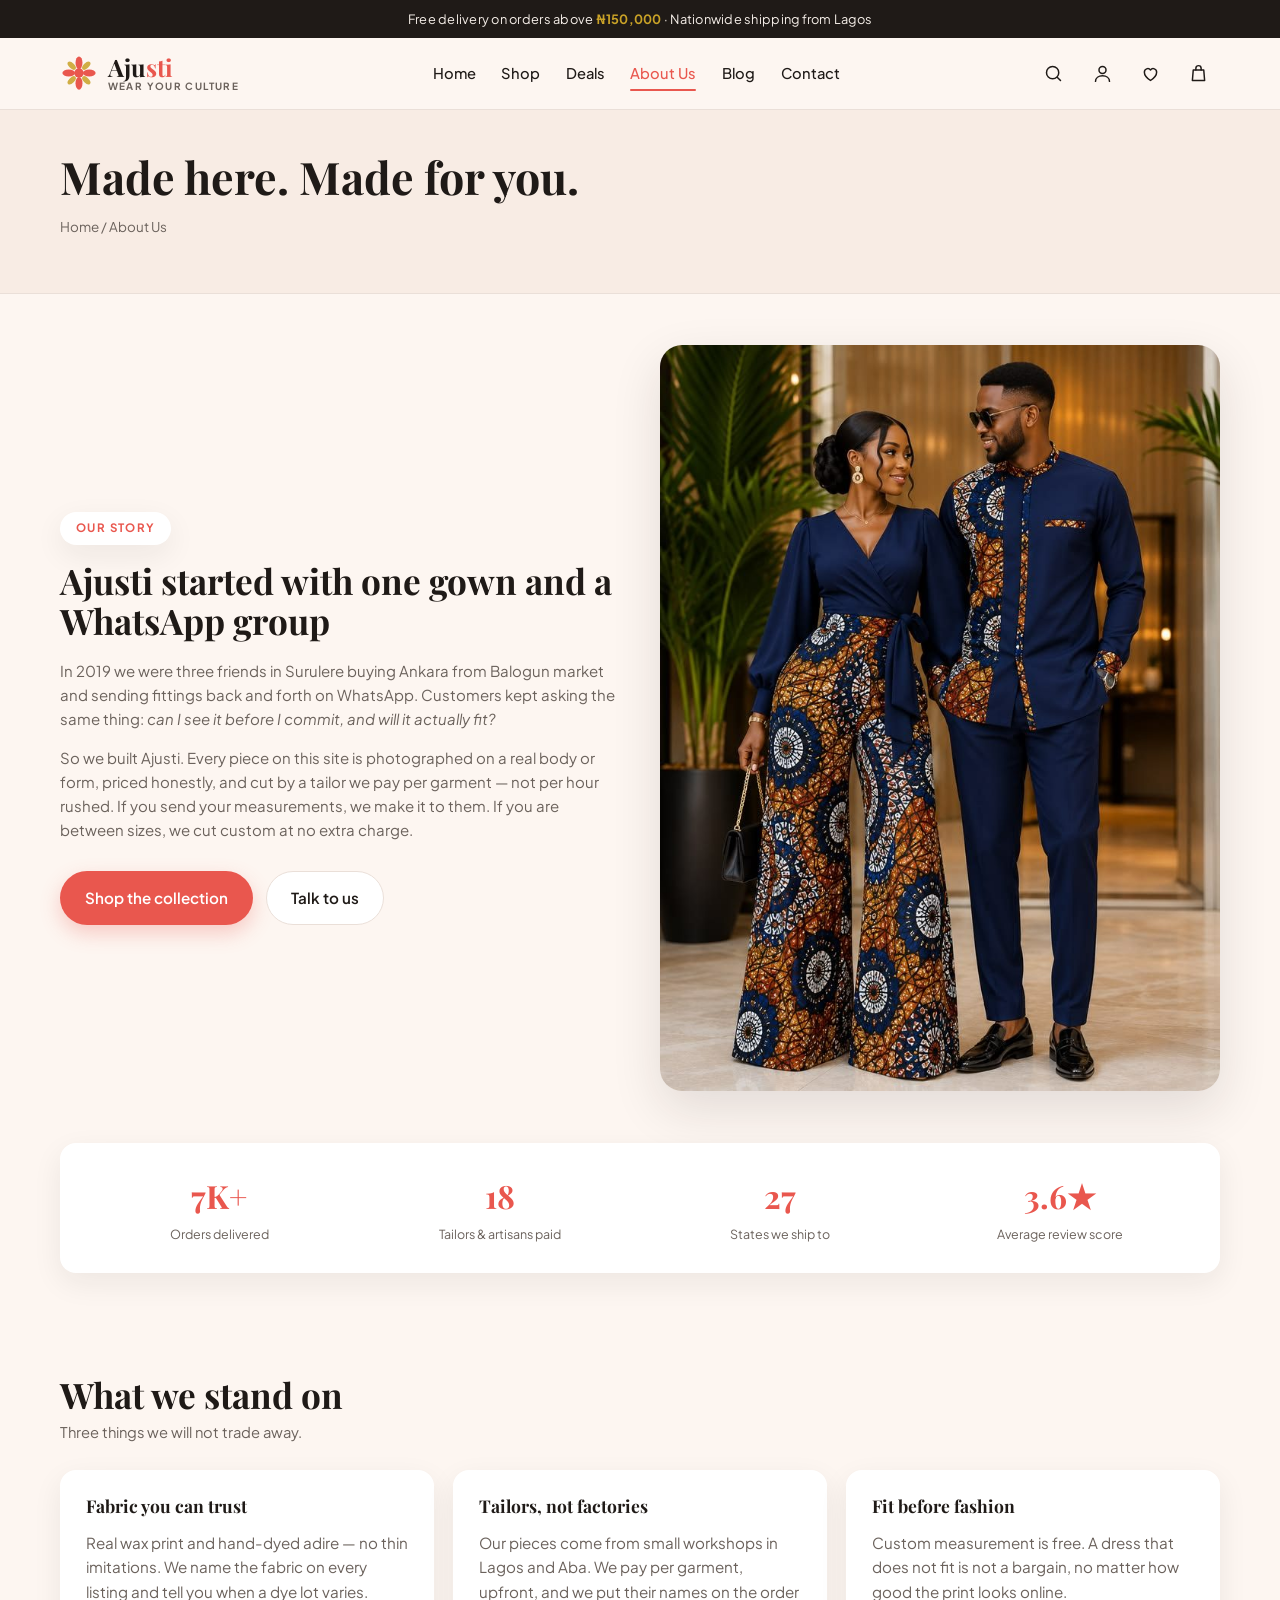
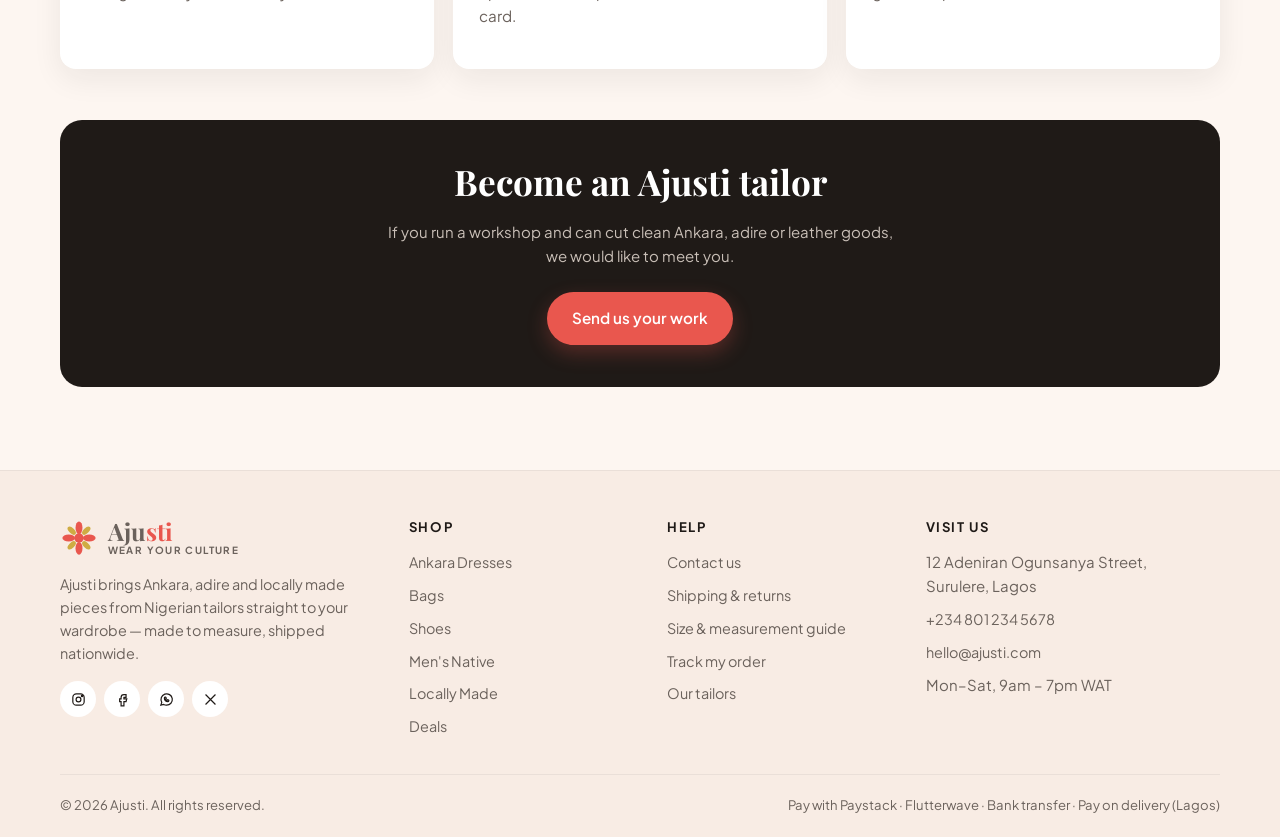
==== commit 525e9577: "Cut out the hero model and add a motion layer Hero: replaced the flat photo with a background-remove" ====
--- a/about.html
+++ b/about.html
@@ -45,10 +45,10 @@
   <div class="wrap">
     <div class="card">
       <div class="stat-row">
-        <div><b>10K+</b><small>Orders delivered</small></div>
-        <div><b>24</b><small>Tailors &amp; artisans paid</small></div>
-        <div><b>36</b><small>States we ship to</small></div>
-        <div><b>4.8★</b><small>Average review score</small></div>
+        <div><b data-count="10" data-suffix="K+">10K+</b><small>Orders delivered</small></div>
+        <div><b data-count="24">24</b><small>Tailors &amp; artisans paid</small></div>
+        <div><b data-count="36">36</b><small>States we ship to</small></div>
+        <div><b data-count="4.8" data-suffix="★">4.8★</b><small>Average review score</small></div>
       </div>
     </div>
   </div>
--- a/css/style.css
+++ b/css/style.css
@@ -164,14 +164,27 @@
 .hero p { max-width: 34ch; font-size: 1.02rem; color: var(--ink-soft); }
 .hero-cta { display: flex; gap: .8rem; flex-wrap: wrap; margin-top: 1.8rem; }
 
-.hero-art { position: relative; display: grid; place-items: end center; min-height: 420px; }
+.hero-art { position: relative; display: grid; place-items: end center; min-height: 480px; }
+/* Coral disc sits behind the cut-out model, as in the reference layout. */
 .hero-blob {
-  position: absolute; inset: 6% 8% 12% 8%;
-  background: radial-gradient(circle at 50% 42%, #f2695f 0%, #e9574e 62%, #de4a41 100%);
-  border-radius: 50%;
-}
-.hero-art img { position: relative; max-height: 520px; width: auto; border-radius: 22px 22px 120px 120px; box-shadow: var(--shadow-lg); }
-.hero-leaf { position: absolute; width: 90px; opacity: .5; }
+  /* Centred with offsets rather than a translate, so the animations below
+     are free to own the transform property without fighting this rule. */
+  position: absolute; left: calc(50% - 200px); top: calc(42% - 200px);
+  width: 400px; height: 400px; border-radius: 50%;
+  background: radial-gradient(circle at 46% 38%, #e35a4b 0%, #c8402f 60%, #a83226 100%);
+}
+.hero-blob::after {
+  content: ''; position: absolute; inset: -26px; border-radius: 50%;
+  border: 1.5px dashed rgba(233, 87, 78, .32);
+}
+.hero-dot { position: absolute; border-radius: 50%; background: var(--coral); opacity: .75; }
+.hero-dot.d1 { width: 10px; height: 10px; top: 8%; right: 18%; }
+.hero-dot.d2 { width: 7px; height: 7px; top: 34%; right: 5%; background: var(--gold); }
+.hero-dot.d3 { width: 13px; height: 13px; bottom: 26%; left: 4%; background: var(--gold); opacity: .55; }
+.hero-art img {
+  position: relative; max-height: 560px; width: auto;
+  filter: drop-shadow(0 26px 34px rgba(31, 26, 23, .28));
+}
 
 .hero-proof {
   position: absolute; left: 50%; bottom: 8px; transform: translateX(-50%);
@@ -450,6 +463,8 @@
   .summary { position: static; }
 }
 @media (max-width: 620px) {
+  .logo-tag { display: none; }   /* the tagline wraps awkwardly at phone width */
+  .logo-text { font-size: 1.35rem; }
   .cat-grid { grid-template-columns: repeat(2, 1fr); }
   .product-grid { grid-template-columns: repeat(2, 1fr); }
   .quote-grid, .blog-grid, .two-col, .stat-row { grid-template-columns: 1fr; }
@@ -460,3 +475,80 @@
   .cart-row img { width: 70px; height: 80px; }
   .hero-proof { font-size: .85rem; }
 }
+
+
+/* ===========================================================
+   Motion
+   Everything is visible by default; the reveal styles only
+   engage once JS adds .js to <html>, and the whole layer is
+   switched off for anyone who prefers reduced motion.
+   =========================================================== */
+@media (prefers-reduced-motion: no-preference) {
+  .js [data-reveal] {
+    opacity: 0;
+    transform: translateY(26px);
+    transition: opacity .7s cubic-bezier(.22, .8, .3, 1), transform .7s cubic-bezier(.22, .8, .3, 1);
+    transition-delay: var(--d, 0ms);
+    will-change: opacity, transform;
+  }
+  .js [data-reveal="left"]  { transform: translateX(-32px); }
+  .js [data-reveal="right"] { transform: translateX(32px); }
+  .js [data-reveal="zoom"]  { transform: scale(.94); }
+  .js [data-reveal].in { opacity: 1; transform: none; }
+
+  /* hero entrance */
+  .js .hero-inner > div > *,
+  .js .hero-art > img,
+  .js .hero-art > .hero-proof { animation: heroIn .9s cubic-bezier(.22, .8, .3, 1) both; }
+  .js .hero .eyebrow  { animation-delay: .05s; }
+  .js .hero h1        { animation-delay: .15s; }
+  .js .hero-inner p   { animation-delay: .25s; }
+  .js .hero-cta       { animation-delay: .35s; }
+  .js .hero-proof     { animation-delay: .6s; }
+  @keyframes heroIn  { from { opacity: 0; transform: translateY(26px); } to { opacity: 1; transform: none; } }
+  @keyframes blobIn  { from { opacity: 0; transform: scale(.75); } to { opacity: 1; transform: none; } }
+
+  /* idle life: a slow float on the model, a breathing disc, drifting dots */
+  .js .hero-art img { animation: heroIn .9s cubic-bezier(.22, .8, .3, 1) .2s both,
+                                 float 7s ease-in-out 1.1s infinite alternate; }
+  .js .hero-blob    { animation: blobIn 1s cubic-bezier(.22, .8, .3, 1) both,
+                                 breathe 9s ease-in-out 1.1s infinite alternate; }
+  .hero-dot     { animation: drift 6s ease-in-out infinite alternate; }
+  .hero-dot.d2  { animation-duration: 8s; animation-delay: .6s; }
+  .hero-dot.d3  { animation-duration: 7s; animation-delay: 1.2s; }
+  @keyframes float   { to { transform: translateY(-14px); } }
+  @keyframes breathe { to { transform: scale(1.035); } }
+  @keyframes drift   { to { transform: translateY(-16px); } }
+
+  .toast { transition: transform .35s cubic-bezier(.2, .9, .3, 1.3); }
+}
+
+/* Header condenses once you scroll past the top. */
+.site-header { transition: box-shadow .3s ease, padding .3s ease; }
+.site-header.stuck { box-shadow: 0 6px 24px rgba(31, 26, 23, .08); }
+.site-header.stuck .header-inner { padding-top: .55rem; padding-bottom: .55rem; }
+
+/* Progress bar for how far down the page you are. */
+.scroll-progress {
+  position: fixed; top: 0; left: 0; height: 3px; width: 100%; transform-origin: 0 50%;
+  transform: scaleX(0); background: linear-gradient(90deg, var(--coral), var(--gold));
+  z-index: 90; pointer-events: none;
+}
+
+/* Back-to-top button, revealed after the first screen. */
+.to-top {
+  position: fixed; right: 20px; bottom: 20px; width: 46px; height: 46px; border-radius: 50%;
+  background: var(--coral); color: #fff; display: grid; place-items: center; z-index: 80;
+  box-shadow: 0 10px 24px rgba(233, 87, 78, .35);
+  opacity: 0; transform: translateY(16px); pointer-events: none;
+  transition: opacity .3s ease, transform .3s ease, background .2s ease;
+}
+.to-top.show { opacity: 1; transform: none; pointer-events: auto; }
+.to-top:hover { background: var(--coral-dark); }
+.to-top svg { width: 20px; height: 20px; stroke: #fff; fill: none; stroke-width: 2; stroke-linecap: round; stroke-linejoin: round; }
+
+@media (max-width: 880px) {
+  .hero-blob { width: 300px; height: 300px; left: calc(50% - 150px); top: calc(42% - 150px); }
+  .hero-art img { max-height: 430px; }
+  .to-top { right: 14px; bottom: 14px; }
+}
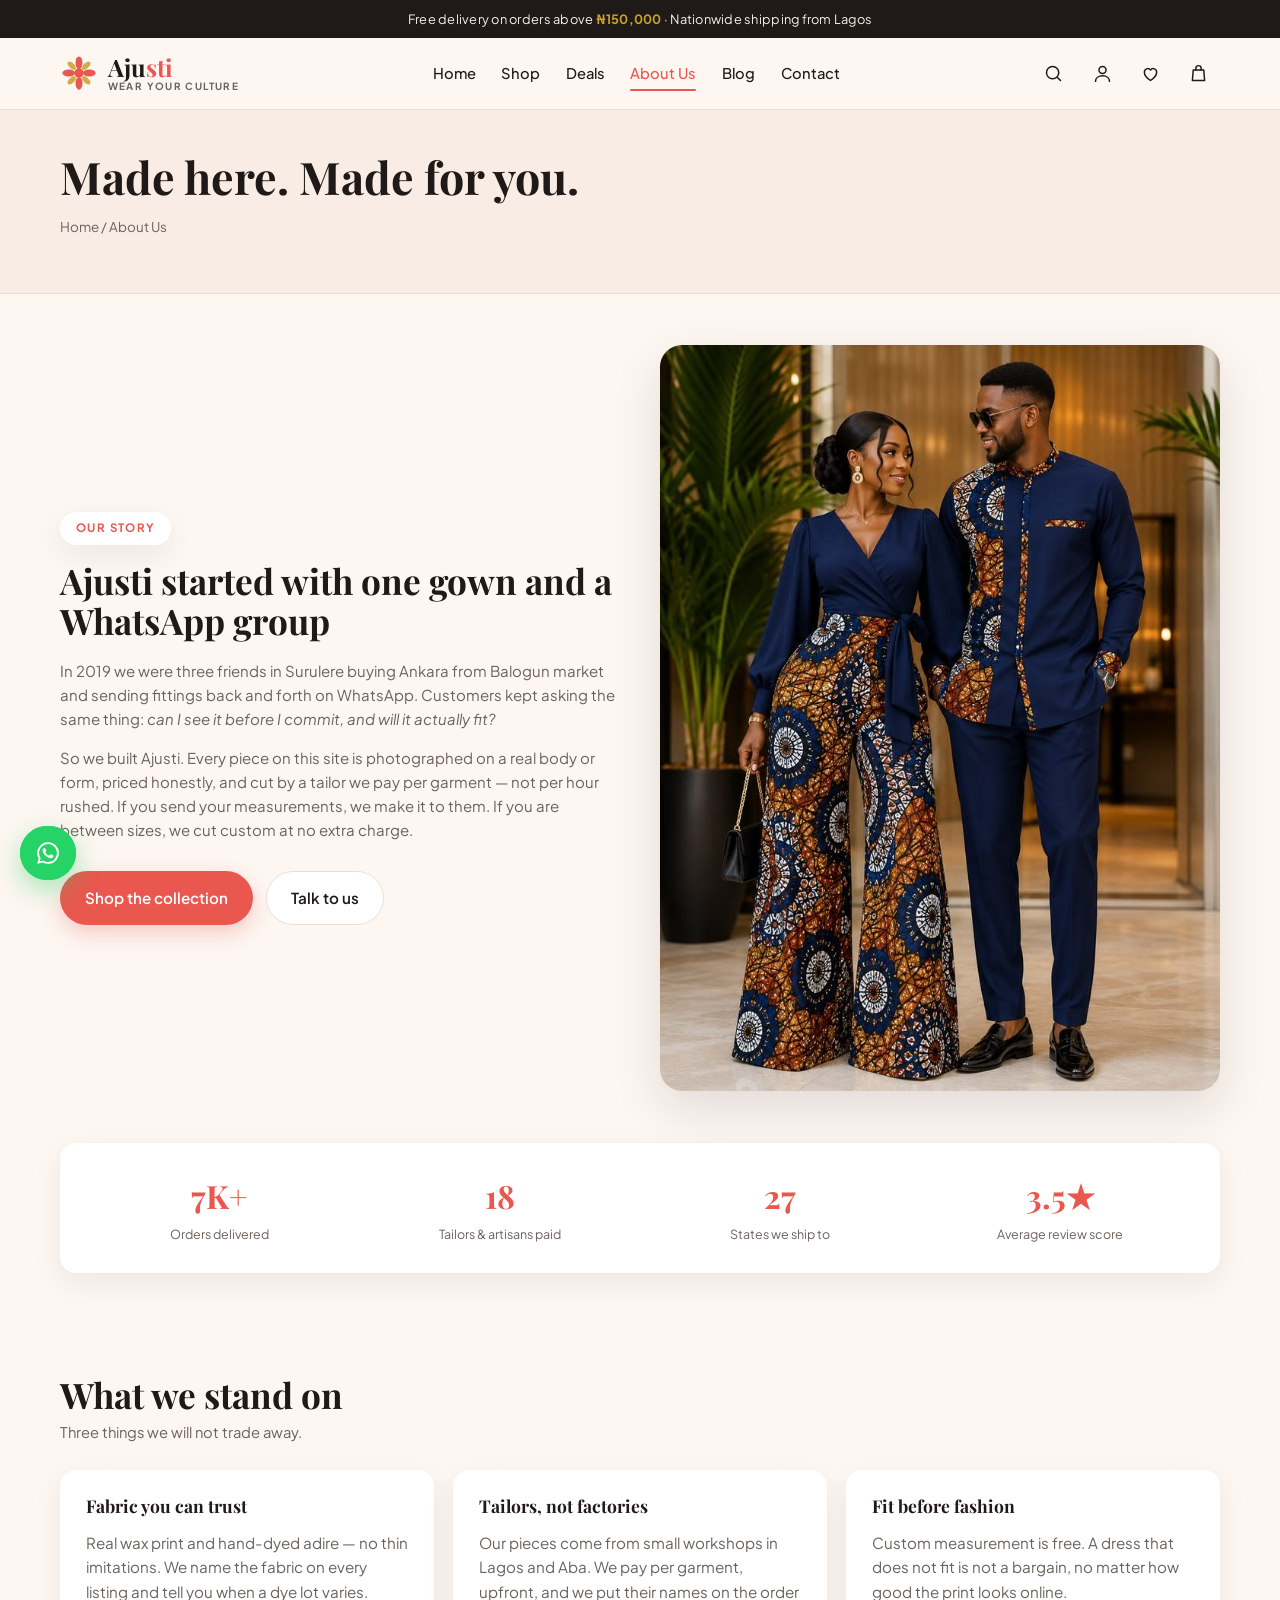
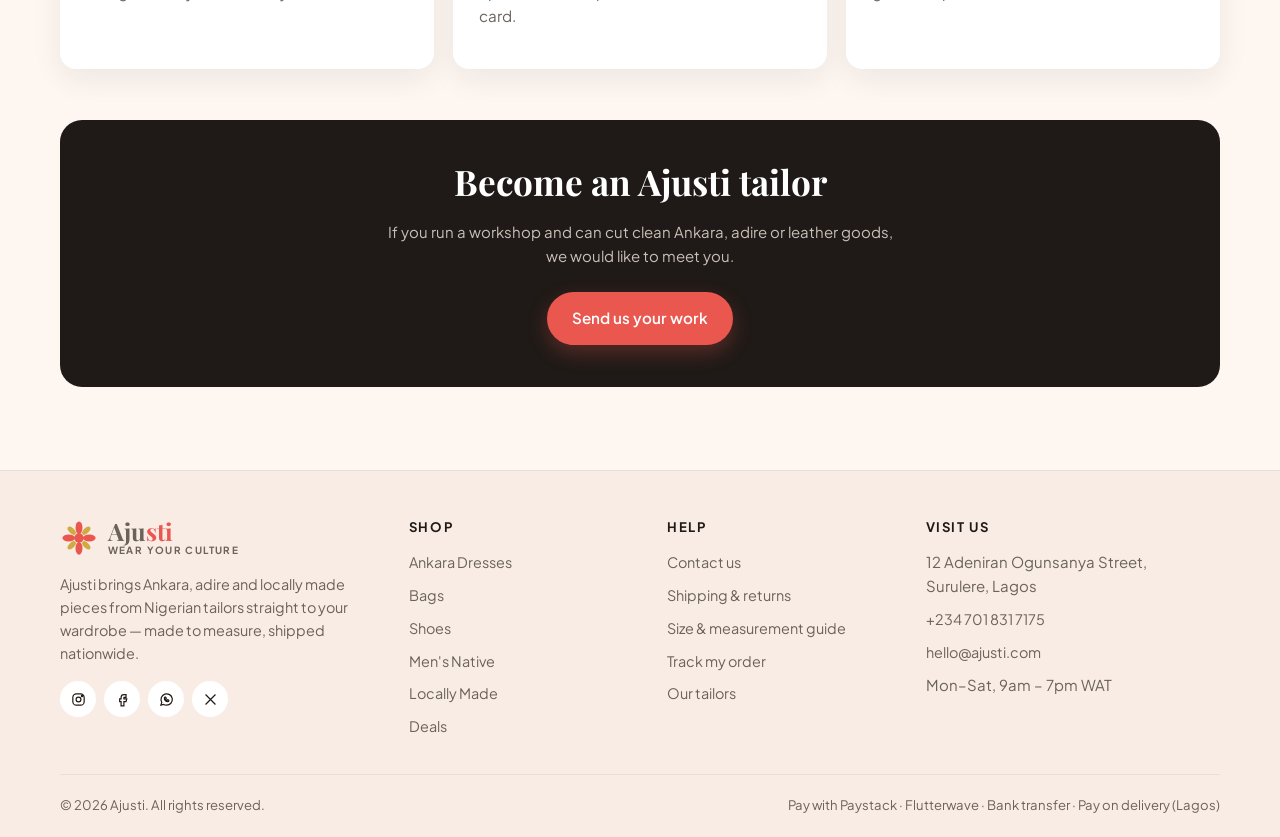
==== commit 284c6423: "Make the site installable and fix responsive breaks at small widths PWA - manifest.webmanifest with " ====
--- a/about.html
+++ b/about.html
@@ -9,6 +9,12 @@
 <link rel="preconnect" href="https://fonts.googleapis.com">
 <link rel="preconnect" href="https://fonts.gstatic.com" crossorigin>
 <link href="https://fonts.googleapis.com/css2?family=Playfair+Display:wght@600;700;800&family=Plus+Jakarta+Sans:wght@400;500;600;700&display=swap" rel="stylesheet">
+<link rel="manifest" href="manifest.webmanifest">
+<meta name="theme-color" content="#e9574e">
+<meta name="apple-mobile-web-app-capable" content="yes">
+<meta name="apple-mobile-web-app-status-bar-style" content="default">
+<meta name="apple-mobile-web-app-title" content="Ajusti">
+<link rel="apple-touch-icon" href="assets/icons/apple-touch-icon.png">
 <link rel="stylesheet" href="css/style.css">
 </head>
 <body data-page="about.html">
--- a/css/style.css
+++ b/css/style.css
@@ -187,9 +187,12 @@
 }
 
 .hero-proof {
-  position: absolute; left: 50%; bottom: 8px; transform: translateX(-50%);
+  /* Centred with auto margins rather than a translate: the entrance
+     animation owns transform, and would otherwise cancel the centring. */
+  position: absolute; left: 0; right: 0; bottom: 8px;
+  margin-inline: auto; width: max-content; max-width: min(340px, calc(100% - 12px));
   background: var(--white); border-radius: 999px; padding: .6rem 1.1rem;
-  display: flex; align-items: center; gap: .75rem; box-shadow: var(--shadow-lg); white-space: nowrap;
+  display: flex; align-items: center; gap: .75rem; box-shadow: var(--shadow-lg);
 }
 .avatars { display: flex; }
 .avatars span {
@@ -197,7 +200,7 @@
   background-size: cover; background-position: center top;
 }
 .avatars span:first-child { margin-left: 0; }
-.hero-proof b { display: block; font-size: .82rem; }
+.hero-proof b { display: block; font-size: .82rem; line-height: 1.3; }
 .hero-proof small { font-size: .72rem; color: var(--ink-soft); }
 .stars { color: var(--gold); letter-spacing: 1px; font-size: .78rem; }
 
@@ -465,6 +468,10 @@
 @media (max-width: 620px) {
   .logo-tag { display: none; }   /* the tagline wraps awkwardly at phone width */
   .logo-text { font-size: 1.35rem; }
+  .hero-proof { max-width: calc(100% - 12px); padding: .55rem .8rem; gap: .5rem; }
+  .hero-proof b { font-size: .78rem; }
+  .hero-proof small { font-size: .68rem; }
+  .avatars span { width: 26px; height: 26px; }
   .cat-grid { grid-template-columns: repeat(2, 1fr); }
   .product-grid { grid-template-columns: repeat(2, 1fr); }
   .quote-grid, .blog-grid, .two-col, .stat-row { grid-template-columns: 1fr; }
@@ -535,6 +542,37 @@
   z-index: 90; pointer-events: none;
 }
 
+/* Floating WhatsApp button. Sits bottom-left so it never collides with
+   the back-to-top button on the right. */
+.wa-fab {
+  position: fixed; left: 20px; bottom: 20px; z-index: 80;
+  display: inline-flex; align-items: center; gap: 0;
+  height: 54px; padding: 0 15px; border-radius: 999px;
+  background: #25d366; color: #fff; font-weight: 600; font-size: .92rem;
+  box-shadow: 0 10px 26px rgba(37, 211, 102, .4);
+  transition: gap .25s ease, padding .25s ease, transform .2s ease, box-shadow .2s ease;
+}
+.wa-fab svg { width: 26px; height: 26px; flex: none; }
+.wa-fab span {
+  max-width: 0; overflow: hidden; white-space: nowrap;
+  transition: max-width .3s ease;
+}
+.wa-fab:hover { transform: translateY(-2px); box-shadow: 0 14px 30px rgba(37, 211, 102, .5); gap: .55rem; }
+.wa-fab:hover span { max-width: 140px; }
+.wa-fab::before {
+  content: ''; position: absolute; inset: 0; border-radius: 999px;
+  background: #25d366; z-index: -1;
+}
+
+@media (prefers-reduced-motion: no-preference) {
+  .wa-fab::before { animation: waPulse 2.6s ease-out infinite; }
+  @keyframes waPulse {
+    0%   { transform: scale(1); opacity: .55; }
+    70%  { transform: scale(1.35); opacity: 0; }
+    100% { transform: scale(1.35); opacity: 0; }
+  }
+}
+
 /* Back-to-top button, revealed after the first screen. */
 .to-top {
   position: fixed; right: 20px; bottom: 20px; width: 46px; height: 46px; border-radius: 50%;
@@ -551,4 +589,63 @@
   .hero-blob { width: 300px; height: 300px; left: calc(50% - 150px); top: calc(42% - 150px); }
   .hero-art img { max-height: 430px; }
   .to-top { right: 14px; bottom: 14px; }
-}
+  .wa-fab { left: 14px; bottom: 14px; height: 50px; padding: 0 13px; }
+  .wa-fab span { display: none; }   /* icon only on phones */
+}
+
+
+/* Small phones: shrink the header so the logo and all five actions fit
+   without a sideways scroll (they overflowed at 320–375px). */
+@media (max-width: 430px) {
+  .header-inner { gap: .5rem; padding: .7rem 12px; }
+  .logo-mark { width: 32px; height: 32px; }
+  .logo-text { font-size: 1.2rem; }
+  .icon-btn { width: 36px; height: 36px; }
+  .icon-btn svg { width: 19px; height: 19px; }
+  .header-actions { gap: 0; }
+  .badge { min-width: 16px; height: 16px; font-size: .62rem; }
+  .wrap { padding: 0 14px; }
+  .topbar { font-size: .72rem; padding: .5rem 12px; }
+}
+
+@media (max-width: 360px) {
+  .product-grid { grid-template-columns: 1fr; }   /* two columns get too cramped */
+  .cat-grid { grid-template-columns: 1fr; }
+  .hero-cta .btn { width: 100%; }
+}
+
+
+/* Narrowest phones (320–380px): two-up strips and the four-column footer
+   run out of room, so everything stacks. */
+@media (max-width: 380px) {
+  .trust, .perks, .foot-grid { grid-template-columns: 1fr; }
+  .trust > div + div, .perks > div + div {
+    border-left: 0; border-top: 1px solid var(--line); padding-top: .9rem;
+  }
+  .foot-grid { gap: 1.6rem; }
+  .foot-bottom { flex-direction: column; gap: .5rem; }
+}
+
+
+/* ---------- install banner ---------- */
+.install-banner {
+  position: fixed; left: 50%; bottom: 18px; translate: -50% 0; z-index: 95;
+  width: min(440px, calc(100vw - 28px));
+  display: grid; grid-template-columns: auto 1fr auto auto; align-items: center; gap: .8rem;
+  background: var(--white); border: 1px solid var(--line); border-radius: 18px;
+  padding: .85rem 1rem; box-shadow: var(--shadow-lg);
+  opacity: 0; transform: translateY(18px); pointer-events: none;
+  transition: opacity .3s ease, transform .3s ease;
+}
+.install-banner.show { opacity: 1; transform: none; pointer-events: auto; }
+.install-banner img { border-radius: 10px; }
+.install-banner b { display: block; font-size: .9rem; }
+.install-banner small { color: var(--ink-soft); font-size: .76rem; line-height: 1.3; display: block; }
+.install-close { font-size: 1.4rem; line-height: 1; color: var(--ink-soft); padding: 0 .2rem; }
+.install-close:hover { color: var(--ink); }
+
+@media (max-width: 430px) {
+  .install-banner { bottom: 74px; grid-template-columns: auto 1fr auto; padding: .75rem .85rem; }
+  .install-banner .install-close { grid-column: 3; grid-row: 1; align-self: start; }
+  .install-banner [data-install] { grid-column: 1 / -1; width: 100%; }
+}
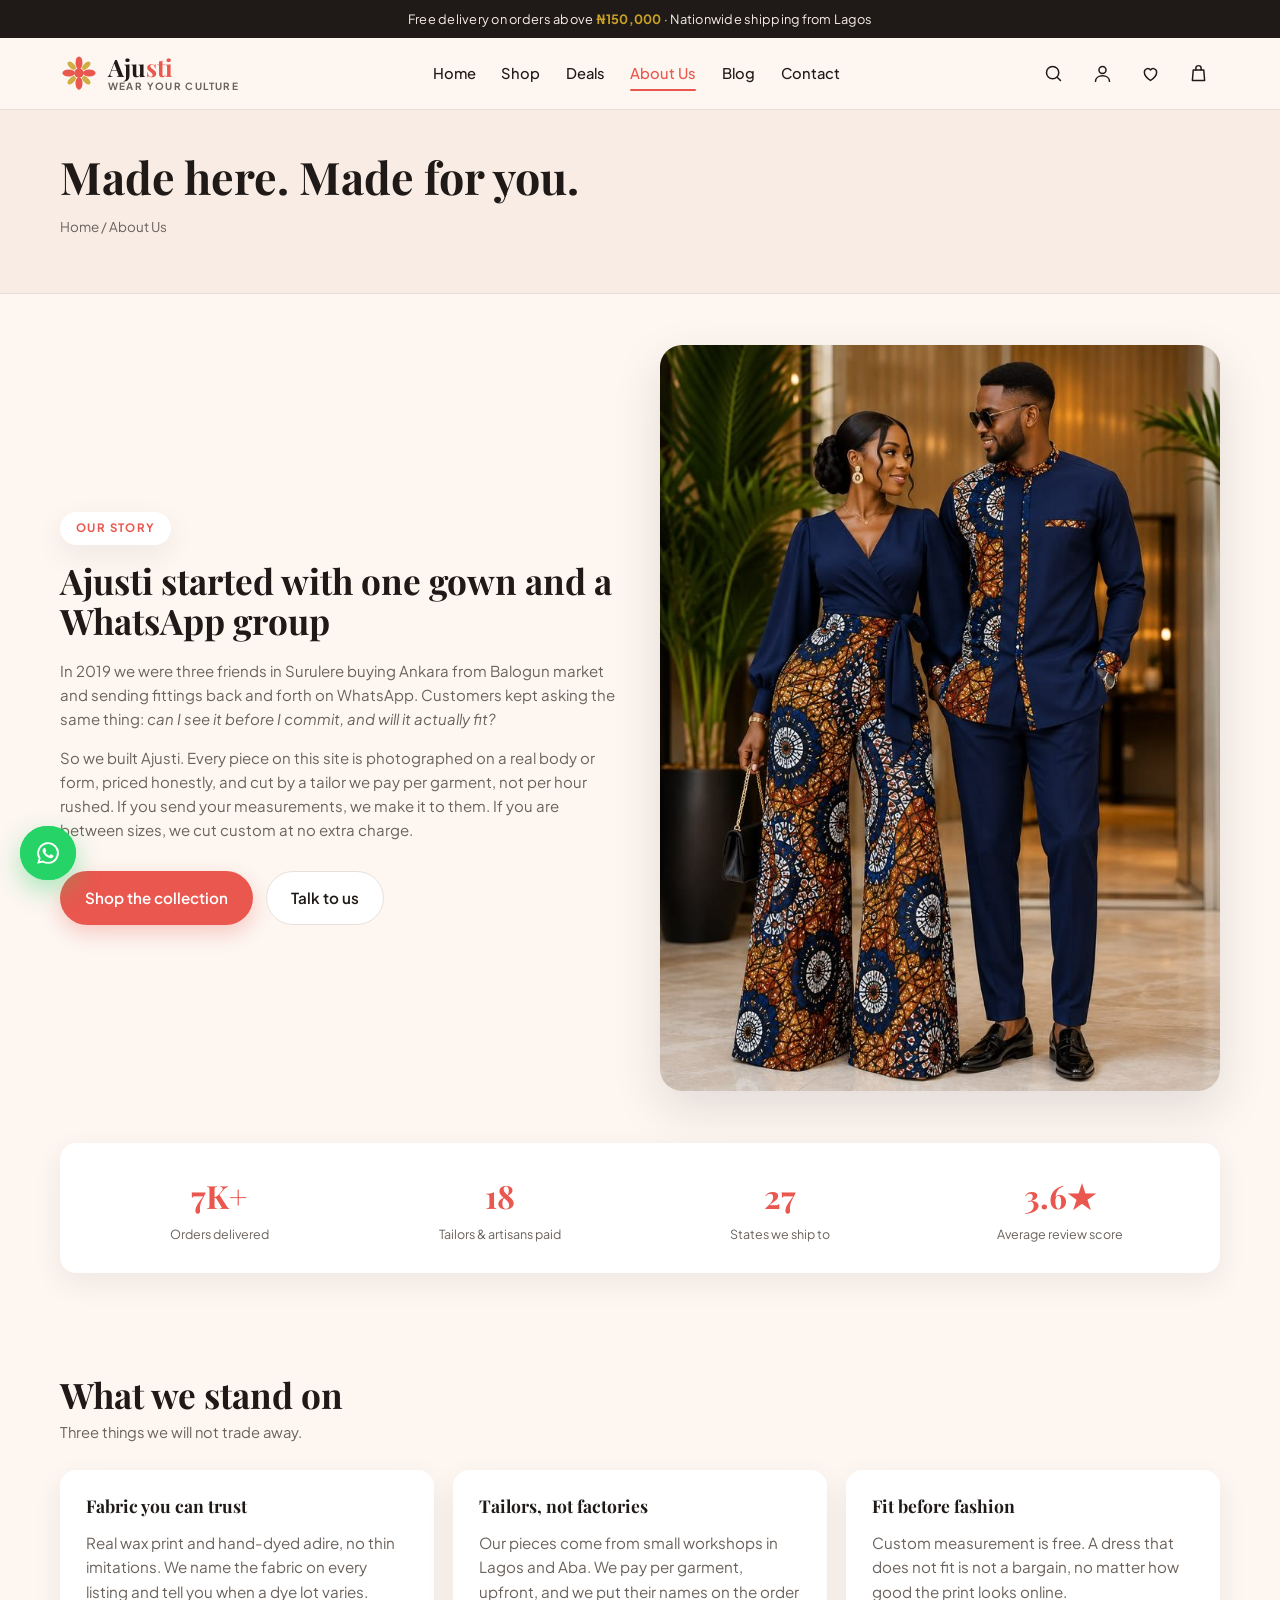
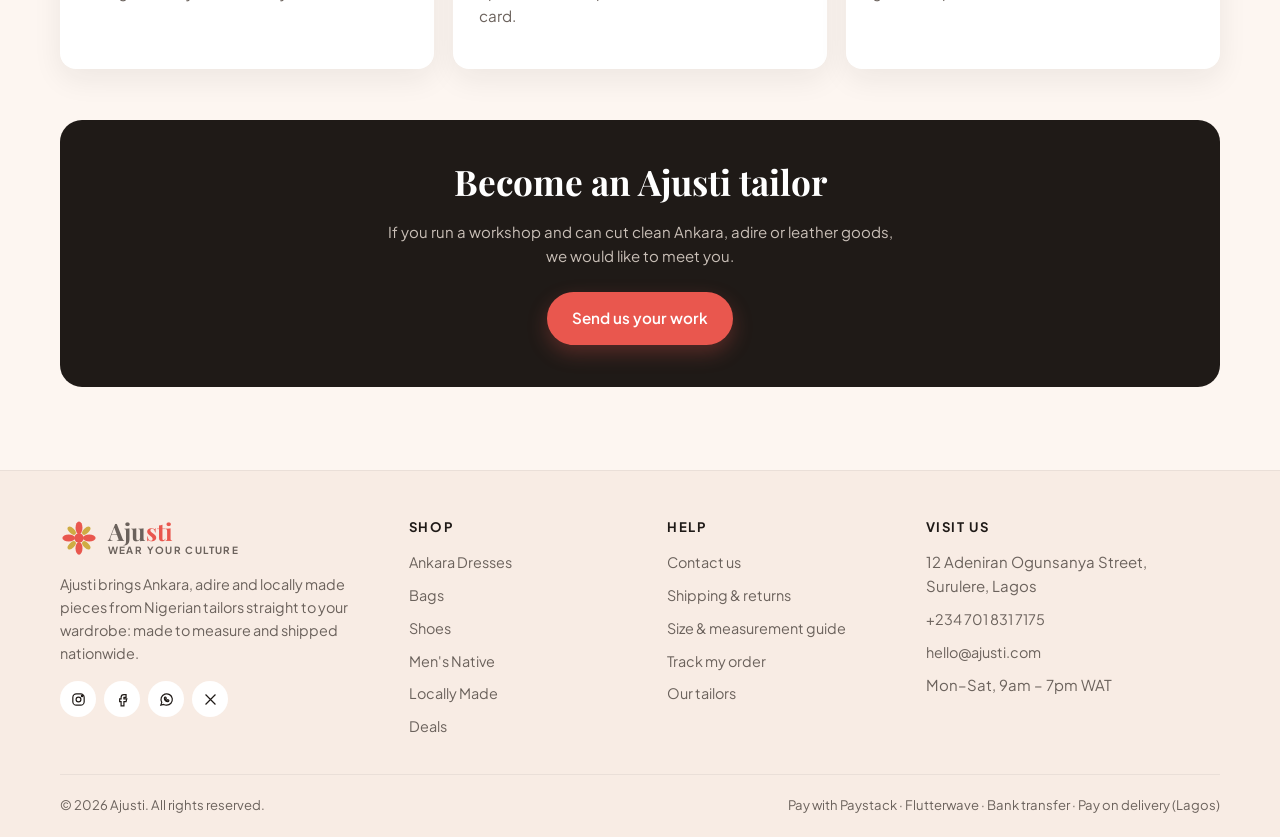
==== commit 84fd8be0: "Centre the stacked hero, and remove every em dash Hero: once the layout stacks (880px and below) the" ====
--- a/about.html
+++ b/about.html
@@ -3,7 +3,7 @@
 <head>
 <meta charset="utf-8">
 <meta name="viewport" content="width=device-width, initial-scale=1">
-<title>About Us — Ajusti</title>
+<title>About Us | Ajusti</title>
 <meta name="description" content="Ajusti works with Nigerian tailors to make Ankara, adire and locally made pieces to measure.">
 <link rel="icon" href="data:image/svg+xml,<svg xmlns='http://www.w3.org/2000/svg' viewBox='0 0 32 32'><circle cx='16' cy='16' r='14' fill='%23e9574e'/><text x='16' y='23' font-size='18' font-family='Georgia' fill='white' text-anchor='middle'>A</text></svg>">
 <link rel="preconnect" href="https://fonts.googleapis.com">
@@ -36,7 +36,7 @@
       fittings back and forth on WhatsApp. Customers kept asking the same thing: <em>can I see it before I
       commit, and will it actually fit?</em></p>
       <p class="muted">So we built Ajusti. Every piece on this site is photographed on a real body or form,
-      priced honestly, and cut by a tailor we pay per garment — not per hour rushed. If you send your
+      priced honestly, and cut by a tailor we pay per garment, not per hour rushed. If you send your
       measurements, we make it to them. If you are between sizes, we cut custom at no extra charge.</p>
       <div class="hero-cta">
         <a class="btn btn-primary" href="shop.html">Shop the collection</a>
@@ -65,7 +65,7 @@
     <div class="sec-head"><div><h2>What we stand on</h2><p>Three things we will not trade away.</p></div></div>
     <div class="quote-grid">
       <div class="quote"><h3 style="margin-top:0">Fabric you can trust</h3>
-        <p class="muted">Real wax print and hand-dyed adire — no thin imitations. We name the fabric on every listing and tell you when a dye lot varies.</p></div>
+        <p class="muted">Real wax print and hand-dyed adire, no thin imitations. We name the fabric on every listing and tell you when a dye lot varies.</p></div>
       <div class="quote"><h3 style="margin-top:0">Tailors, not factories</h3>
         <p class="muted">Our pieces come from small workshops in Lagos and Aba. We pay per garment, upfront, and we put their names on the order card.</p></div>
       <div class="quote"><h3 style="margin-top:0">Fit before fashion</h3>
--- a/css/style.css
+++ b/css/style.css
@@ -1,5 +1,5 @@
 /* ===========================================================
-   Ajusti — Wear Your Culture
+   Ajusti: Wear Your Culture
    Base styles for the whole storefront
    =========================================================== */
 
@@ -149,9 +149,45 @@
 .search-panel input:focus { outline: none; border-color: var(--coral); }
 
 /* ---------- hero ---------- */
-.hero { position: relative; overflow: hidden; background: linear-gradient(180deg, var(--cream) 0%, var(--cream-deep) 100%); }
+.hero {
+  position: relative; overflow: hidden; padding: 0;   /* it is a <section>, so opt out of the global section padding */
+  background: linear-gradient(180deg, var(--cream) 0%, var(--cream-deep) 100%);
+}
+
+/* ---------- hero carousel ---------- */
+/* Slides share one grid cell, so the section is as tall as the tallest
+   slide and nothing jumps when they change. */
+.hero-slides { display: grid; }
+.hero-slide {
+  grid-area: 1 / 1;
+  opacity: 0; visibility: hidden;
+  transition: opacity .55s ease, visibility .55s;
+}
+.hero-slide.on { opacity: 1; visibility: visible; }
+
+/* One control bar under the slides: at ~1080px the side arrows sat on top
+   of the headline, and a single centred row works at every width. */
+.hero-controls {
+  position: absolute; left: 0; right: 0; bottom: 20px; z-index: 6;
+  display: flex; justify-content: center; align-items: center; gap: .9rem;
+}
+.hero-arrow {
+  width: 38px; height: 38px; border-radius: 50%; background: var(--white);
+  color: var(--ink); font-size: 1.4rem; line-height: 1; display: grid; place-items: center;
+  box-shadow: var(--shadow); transition: background .2s ease, color .2s ease, scale .2s ease;
+}
+.hero-arrow:hover { background: var(--coral); color: #fff; scale: 1.06; }
+
+.hero-dots { display: flex; gap: .5rem; }
+.hero-dot-btn {
+  width: 9px; height: 9px; border-radius: 999px; background: rgba(31, 26, 23, .22);
+  padding: 0;
+  transition: width .3s ease, background .3s ease;
+}
+.hero-dot-btn.on { width: 28px; background: var(--coral); }
+.hero-dot-btn:hover { background: var(--coral-dark); }
 .hero-inner {
-  max-width: var(--wrap); margin: 0 auto; padding: 3.5rem 20px 2rem;
+  max-width: var(--wrap); margin: 0 auto; padding: 3.5rem 20px 3rem;
   display: grid; grid-template-columns: 1.05fr 1fr; gap: 2rem; align-items: center;
 }
 .eyebrow {
@@ -164,25 +200,26 @@
 .hero p { max-width: 34ch; font-size: 1.02rem; color: var(--ink-soft); }
 .hero-cta { display: flex; gap: .8rem; flex-wrap: wrap; margin-top: 1.8rem; }
 
-.hero-art { position: relative; display: grid; place-items: end center; min-height: 480px; }
+.hero-art { position: relative; display: grid; place-items: end center; min-height: 480px; align-self: end; }
 /* Coral disc sits behind the cut-out model, as in the reference layout. */
 .hero-blob {
   /* Centred with offsets rather than a translate, so the animations below
      are free to own the transform property without fighting this rule. */
   position: absolute; left: calc(50% - 200px); top: calc(42% - 200px);
   width: 400px; height: 400px; border-radius: 50%;
-  background: radial-gradient(circle at 46% 38%, #e35a4b 0%, #c8402f 60%, #a83226 100%);
+  background: var(--disc, #c8402f);
+  background-image: radial-gradient(circle at 46% 38%, rgba(255,255,255,.16), rgba(0,0,0,.18));
 }
 .hero-blob::after {
   content: ''; position: absolute; inset: -26px; border-radius: 50%;
-  border: 1.5px dashed rgba(233, 87, 78, .32);
+  border: 1.5px dashed color-mix(in srgb, var(--disc, #c8402f) 40%, transparent);
 }
 .hero-dot { position: absolute; border-radius: 50%; background: var(--coral); opacity: .75; }
-.hero-dot.d1 { width: 10px; height: 10px; top: 8%; right: 18%; }
+.hero-dot.d1 { width: 10px; height: 10px; top: 8%; right: 18%; background: var(--disc, var(--coral)); }
 .hero-dot.d2 { width: 7px; height: 7px; top: 34%; right: 5%; background: var(--gold); }
 .hero-dot.d3 { width: 13px; height: 13px; bottom: 26%; left: 4%; background: var(--gold); opacity: .55; }
 .hero-art img {
-  position: relative; max-height: 560px; width: auto;
+  position: relative; max-height: var(--art-h, 560px); width: auto;
   filter: drop-shadow(0 26px 34px rgba(31, 26, 23, .28));
 }
 
@@ -456,8 +493,10 @@
   .trust > div:nth-child(n+3), .perks > div:nth-child(n+3) { border-top: 1px solid var(--line); padding-top: 1rem; }
   .pdp, .cart-layout, .split, .deal { grid-template-columns: 1fr; }
   .deal-img { display: none; }
-  .deal-copy.with-stamp { padding-left: 2.4rem; padding-top: 6.5rem; }
-  .deal-stamp { top: 1.6rem; transform: none; }
+  /* Stamp becomes part of the flow instead of floating over the heading,
+     with its own margins so the rounded banner corner cannot clip it. */
+  .deal-stamp { position: static; transform: none; width: 88px; height: 88px; margin: 2rem 0 0 2.4rem; }
+  .deal-copy.with-stamp { padding: 1.2rem 2.4rem 2.2rem; }
   .shop-layout { grid-template-columns: 1fr; }
   .filters { display: none; position: static; }
   .filters.open { display: block; }
@@ -504,22 +543,21 @@
   .js [data-reveal].in { opacity: 1; transform: none; }
 
   /* hero entrance */
-  .js .hero-inner > div > *,
-  .js .hero-art > img,
-  .js .hero-art > .hero-proof { animation: heroIn .9s cubic-bezier(.22, .8, .3, 1) both; }
-  .js .hero .eyebrow  { animation-delay: .05s; }
-  .js .hero h1        { animation-delay: .15s; }
-  .js .hero-inner p   { animation-delay: .25s; }
-  .js .hero-cta       { animation-delay: .35s; }
-  .js .hero-proof     { animation-delay: .6s; }
+  .js .hero-slide.anim .hero-copy > *,
+  .js .hero-slide.anim .hero-art > .hero-proof { animation: heroIn .9s cubic-bezier(.22, .8, .3, 1) both; }
+  .js .hero-slide.anim .eyebrow { animation-delay: .05s; }
+  .js .hero-slide.anim h1       { animation-delay: .15s; }
+  .js .hero-slide.anim p        { animation-delay: .25s; }
+  .js .hero-slide.anim .hero-cta{ animation-delay: .35s; }
+  .js .hero-slide.anim .hero-proof { animation-delay: .5s; }
   @keyframes heroIn  { from { opacity: 0; transform: translateY(26px); } to { opacity: 1; transform: none; } }
   @keyframes blobIn  { from { opacity: 0; transform: scale(.75); } to { opacity: 1; transform: none; } }
 
   /* idle life: a slow float on the model, a breathing disc, drifting dots */
-  .js .hero-art img { animation: heroIn .9s cubic-bezier(.22, .8, .3, 1) .2s both,
-                                 float 7s ease-in-out 1.1s infinite alternate; }
-  .js .hero-blob    { animation: blobIn 1s cubic-bezier(.22, .8, .3, 1) both,
-                                 breathe 9s ease-in-out 1.1s infinite alternate; }
+  .js .hero-slide.anim .hero-art img { animation: heroIn .9s cubic-bezier(.22, .8, .3, 1) .2s both,
+                                        float 7s ease-in-out 1.1s infinite alternate; }
+  .js .hero-slide.anim .hero-blob    { animation: blobIn 1s cubic-bezier(.22, .8, .3, 1) both,
+                                        breathe 9s ease-in-out 1.1s infinite alternate; }
   .hero-dot     { animation: drift 6s ease-in-out infinite alternate; }
   .hero-dot.d2  { animation-duration: 8s; animation-delay: .6s; }
   .hero-dot.d3  { animation-duration: 7s; animation-delay: 1.2s; }
@@ -587,7 +625,7 @@
 
 @media (max-width: 880px) {
   .hero-blob { width: 300px; height: 300px; left: calc(50% - 150px); top: calc(42% - 150px); }
-  .hero-art img { max-height: 430px; }
+  .hero-art img { max-height: min(var(--art-h, 430px), 430px); }
   .to-top { right: 14px; bottom: 14px; }
   .wa-fab { left: 14px; bottom: 14px; height: 50px; padding: 0 13px; }
   .wa-fab span { display: none; }   /* icon only on phones */
@@ -608,11 +646,6 @@
   .topbar { font-size: .72rem; padding: .5rem 12px; }
 }
 
-@media (max-width: 360px) {
-  .product-grid { grid-template-columns: 1fr; }   /* two columns get too cramped */
-  .cat-grid { grid-template-columns: 1fr; }
-  .hero-cta .btn { width: 100%; }
-}
 
 
 /* Narrowest phones (320–380px): two-up strips and the four-column footer
@@ -649,3 +682,41 @@
   .install-banner .install-close { grid-column: 3; grid-row: 1; align-self: start; }
   .install-banner [data-install] { grid-column: 1 / -1; width: 100%; }
 }
+
+
+/* Carousel on small screens: no arrows (swipe instead), dots sit clear of
+   the stacked layout. */
+@media (max-width: 700px) {
+  .hero-controls { bottom: 14px; gap: .7rem; }
+  .hero-arrow { width: 34px; height: 34px; font-size: 1.25rem; }
+}
+
+
+/* Portrait tablets and split-screen windows (620–760px): three product
+   columns leave about 180px per card, which is too tight to read. */
+@media (max-width: 760px) {
+  .product-grid, .cat-grid { grid-template-columns: repeat(2, 1fr); }
+}
+
+/* Stacked hero: without the side-by-side layout the section was mostly
+   empty space, so tighten the padding and let the art size itself. */
+@media (max-width: 880px) {
+  /* Stacked rows stretch by default, which padded dead space above the
+     copy; start-align them so the hero is only as tall as its content. */
+  .hero-inner { padding: 2rem 20px 3.4rem; gap: 1.2rem; align-content: start; }
+  /* Centre the copy once it sits above the artwork rather than beside it. */
+  .hero-copy { text-align: center; }
+  .hero-copy p { margin-inline: auto; max-width: 46ch; }
+  .hero-cta { justify-content: center; }
+  .hero-slide { align-self: start; }
+  .hero-art { min-height: 0; }
+  .hero h1 { margin: 1rem 0 .8rem; }
+  .hero-cta { margin-top: 1.4rem; }
+}
+
+/* Smallest phones last, so it wins over the two-column rules above:
+   at 320px a two-up grid leaves 136px per card. */
+@media (max-width: 360px) {
+  .product-grid, .cat-grid { grid-template-columns: 1fr; }
+  .hero-cta .btn { width: 100%; }
+}
